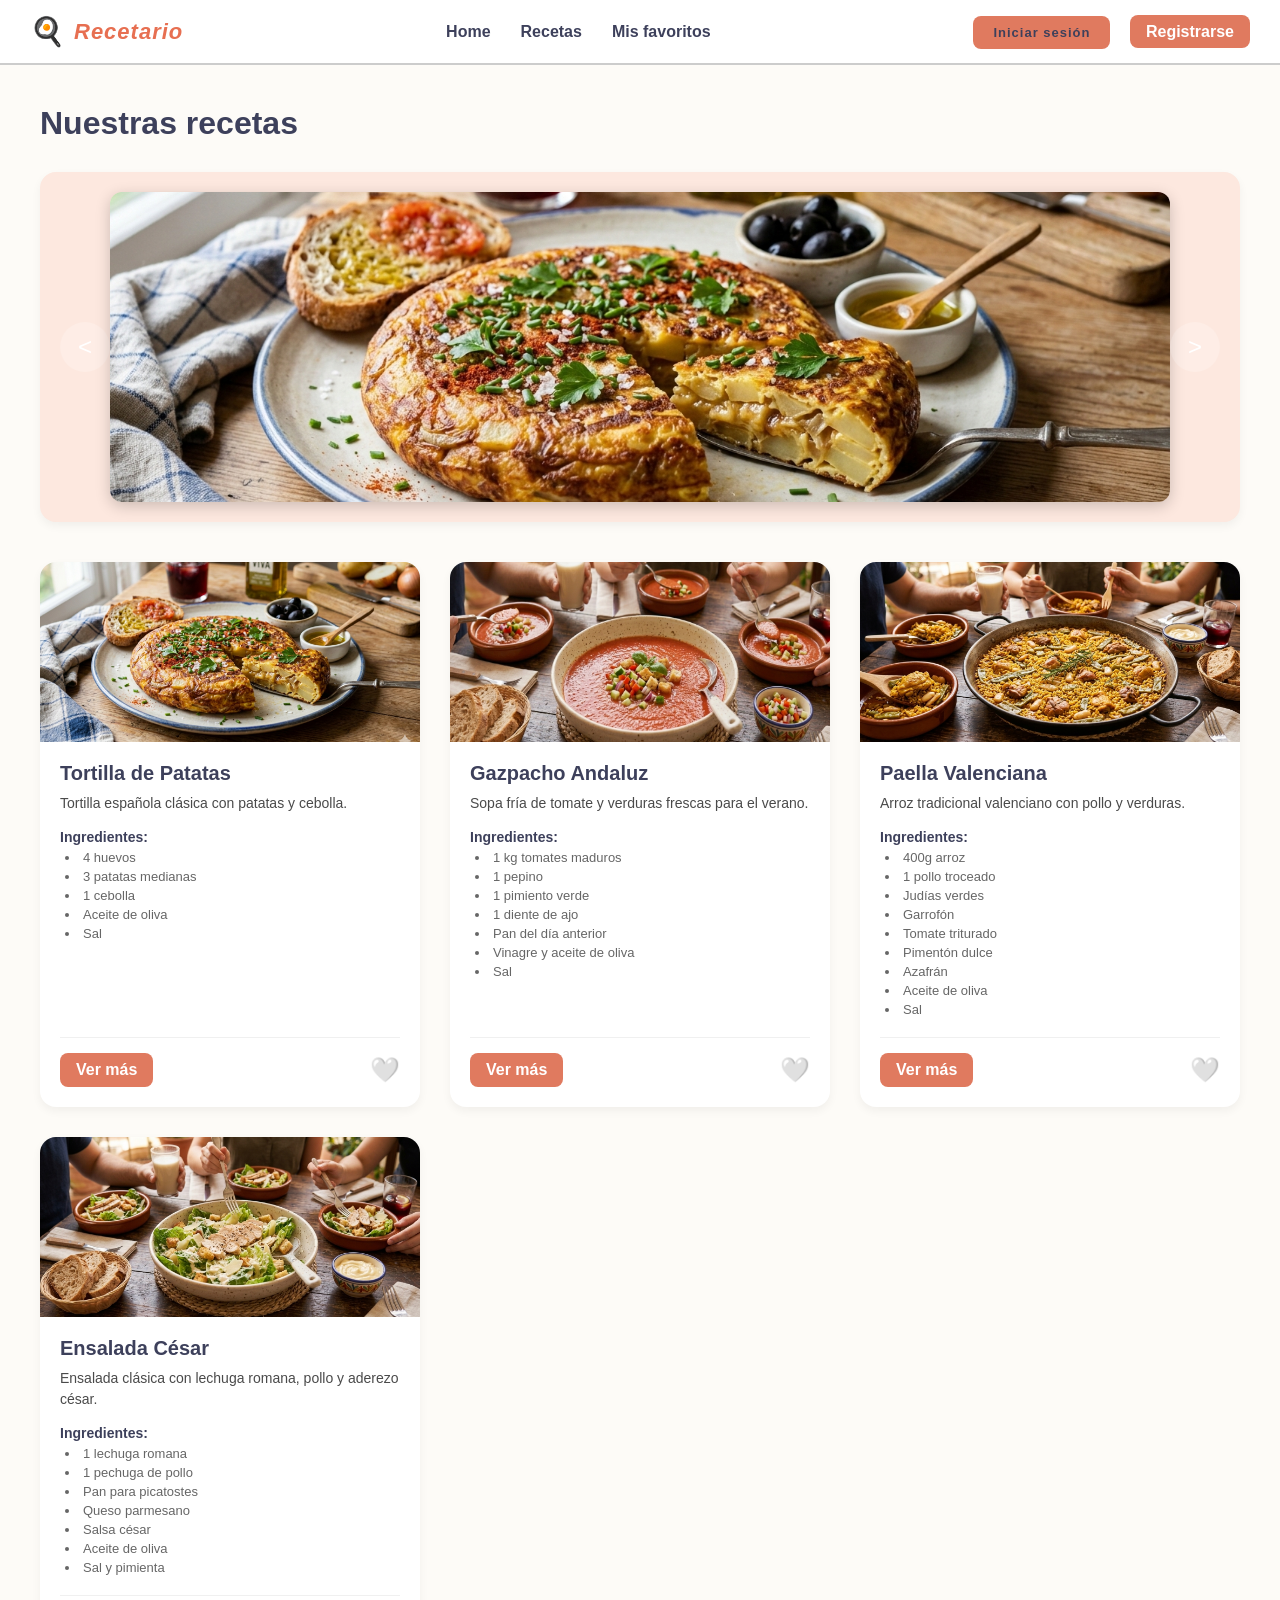
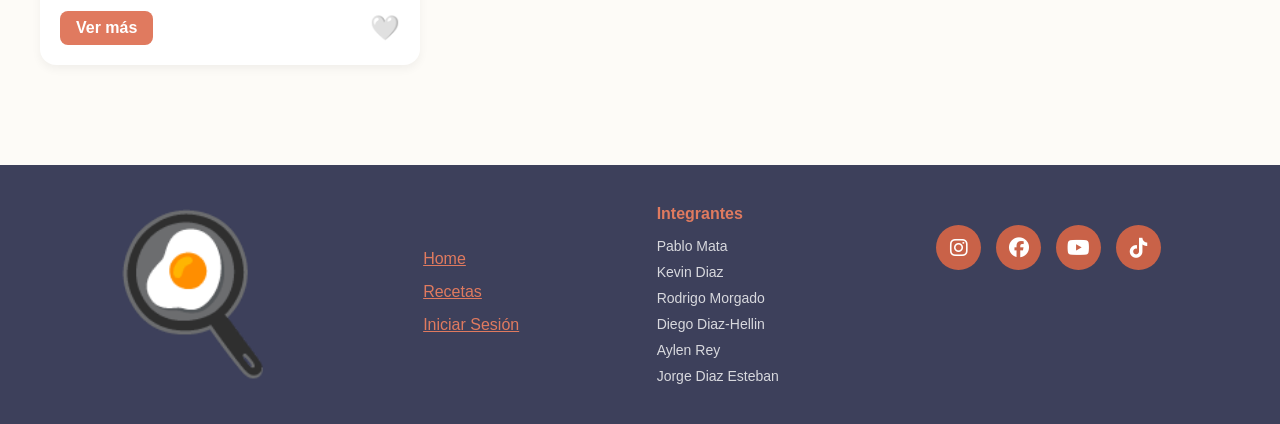
==== ProyectoRecetario/index.html @ b899b989 "Estilos footer terminado y actualizado" ====
<!DOCTYPE html>
<html lang="es">

<head>
    <meta charset="UTF-8">
    <meta name="viewport" content="width=device-width, initial-scale=1.0">
    <title>Recetario</title>
    <link rel="stylesheet" href="styles.css">
    <link rel="stylesheet" href="https://cdnjs.cloudflare.com/ajax/libs/font-awesome/6.5.1/css/all.min.css">
    <script src="auth.js" defer></script>
    <script src="scripts.js" defer></script>
</head>

<body>

    <header>
        <div class="logo">
            <span class="logo-icon">🍳</span>
            <span>Recetario</span>
        </div>
        <nav>
            <a href="index.html"><span class="nav-icon">🏠</span><span class="nav-texto">Home</span></a>
            <a href="recetas.html"><span class="nav-icon">📖</span><span class="nav-texto">Recetas</span></a>
            <a href="#"><span class="nav-icon">❤️</span><span class="nav-texto">Mis favoritos</span></a>
        </nav>

        <div class="auth">
            </div>

    </header>

    <main>
        <h1>Nuestras recetas</h1>

        <section class="carrusel">
            <button class="carrusel-btn" id="btn-prev">&lt;</button>
            <div class="carrusel-contenido" id="carrusel-display">
            </div>
            <button class="carrusel-btn" id="btn-next">&gt;</button>
        </section>

        <section class="contenedor-tarjetas" id="contenedor-tarjetas">
        </section>
    </main>

    <footer>
        <span class="logo-icon-footer">🍳</span>
        <div class="footer-col">
            <a href="index.html">Home</a>
            <a href="recetas.html">Recetas</a>
            <a href="#">Iniciar Sesión</a>
        </div>
        <div class="footer-integrantes">
            <strong>Integrantes</strong>
            <span>Pablo Mata</span>
            <span>Kevin Diaz</span>
            <span>Rodrigo Morgado</span>
            <span>Diego Diaz-Hellin</span>
            <span>Aylen Rey</span>
            <span>Jorge Diaz Esteban</span>
        </div>
            <div class="footer-sociales">
                <i class="fa-brands fa-instagram"></i>
                <i class="fa-brands fa-facebook"></i>
                <i class="fa-brands fa-youtube"></i>
                <i class="fa-brands fa-tiktok"></i>
            </div>
    </footer>


</body>

</html>
---- ProyectoRecetario/styles.css ----
:root {
    --color-primario: #E07A5F;
    --color-secundario: #3D405B;
    --color-fondo: #FDFBF7;
    --color-tarjeta: #FFFFFF;
    --color-texto: #4A4A4A;

    --sombra-suave: 0 4px 10px rgba(0, 0, 0, 0.05);
    --sombra-fuerte: 0 12px 20px rgba(0, 0, 0, 0.1);
    --transicion: all 0.3s ease;
}

* {
    margin: 0;
    padding: 0;
    box-sizing: border-box;
    font-family: 'Segoe UI', Tahoma, Geneva, Verdana, sans-serif;
}

body {
    display: flex;
    flex-direction: column;
    min-height: 100vh;
    background-color: var(--color-fondo);
    color: var(--color-texto);
}

header {
    display: flex;
    justify-content: space-between;
    align-items: center;
    padding: 15px 30px;
    border-bottom: 2px solid #ccc;
    position: sticky;
    top: 0;
    background-color: white;
    z-index: 100;
}

.logo {
    display: flex;
    align-items: center;
    gap: 8px;
    font-size: 22px;
    font-weight: bold;
    font-style: italic;
    color: #e76f51;
    letter-spacing: 1px;
}

.logo-icon {
    font-size: 28px;
    font-style: normal;
}

nav {
    display: flex;
    gap: 30px;
}

nav a {
    text-decoration: none;
    color: var(--color-secundario);
    font-weight: 600;
    transition: var(--transicion);
}

nav a:hover {
    color: var(--color-primario);
}

nav a .nav-icon {
    display: none;
    margin-right: 4px;
}

nav a:hover .nav-icon {
    display: inline;
}

.buscador {
    padding: 8px 16px;
    border: 2px solid #ccc;
    border-radius: 20px;
    font-size: 14px;
    outline: none;
    width: 220px;
    transition: border 0.2s;
}

.buscador:focus {
    border-color: #e76f51;
}

.auth {
    font-weight: bold;
    color: var(--color-secundario);
    cursor: pointer;
}

header a[href="login.html"] {
    font-size: 13px;
    font-weight: 700;
    letter-spacing: 1px;
    text-decoration: none;
    color: white;
    background-color: var(--color-primario);
    padding: 9px 20px;
    border-radius: 8px;
    transition: background-color 0.2s, transform 0.2s;
}

header a[href="login.html"]:hover {
    background-color: #c96248;
    transform: translateY(-2px);
    box-shadow: 0 4px 12px rgba(224, 122, 95, 0.4);
}

main {
    flex: 1;
    padding: 40px;
    max-width: 1400px;
    margin: 0 auto;
    width: 100%;
}

h1 {
    margin-bottom: 30px;
    color: var(--color-secundario);
    font-size: 32px;
}

.carrusel {
    display: flex;
    align-items: center;
    justify-content: space-between;
    background-color: #fde8df;
    color: white;
    height: 350px;
    margin-bottom: 40px;
    padding: 20px;
    border-radius: 16px;
    box-shadow: var(--sombra-suave);
}

.carrusel-contenido {
    flex: 1;
    text-align: center;
    font-size: 24px;
    color: #666;
    font-style: italic;

    display: flex;
    flex-direction: column;
    align-items: center;
}

#carrusel-display img {
    width: 100%;
    height: 310px;
    object-fit: cover;
    border-radius: 12px;
    display: block;
    box-shadow: 0 4px 15px rgba(0, 0, 0, 0.2);
    transition: opacity 0.3s ease;
}

.carrusel-btn {
    cursor: pointer;
    font-size: 24px;
    width: 50px;
    height: 50px;
    border-radius: 50%;
    background-color: rgba(255, 255, 255, 0.2);
    color: white;
    border: none;
    transition: var(--transicion);
}

.carrusel-btn:hover {
    background-color: rgba(255, 255, 255, 0.4);
    transform: scale(1.1);
}

.carrusel-contenido {
    flex: 1;
    text-align: center;
    font-size: 28px;
    font-weight: bold;
}

.contenedor-tarjetas {
    display: grid;
    grid-template-columns: repeat(auto-fill, minmax(280px, 1fr));
    gap: 30px;
}

.contenedor-tarjetas.grid-4-columnas {
    grid-template-columns: repeat(4, 1fr);
}

@media (max-width: 1200px) {
    .contenedor-tarjetas.grid-4-columnas {
        grid-template-columns: repeat(3, 1fr);
    }
}

@media (max-width: 900px) {
    .contenedor-tarjetas.grid-4-columnas {
        grid-template-columns: repeat(2, 1fr);
    }
}

@media (max-width: 600px) {
    .contenedor-tarjetas.grid-4-columnas {
        grid-template-columns: 1fr;
    }
}

.tarjeta {
    background-color: var(--color-tarjeta);
    border-radius: 16px;
    overflow: hidden;
    box-shadow: var(--sombra-suave);
    display: flex;
    flex-direction: column;
    transition: var(--transicion);
}

.tarjeta:hover {
    transform: translateY(-8px);
    box-shadow: var(--sombra-fuerte);
}

.tarjeta-img {
    width: 100%;
    height: 180px;
    background-color: #eee;
}

.img-fluida {
    width: 100%;
    height: 100%;
    object-fit: cover;
    display: block;
}

.tarjeta-contenido {
    padding: 20px;
    display: flex;
    flex-direction: column;
    flex: 1;
}

.tarjeta-contenido h3 {
    font-size: 20px;
    margin-bottom: 8px;
    color: var(--color-secundario);
}

.tarjeta-contenido p {
    font-size: 14px;
    margin-bottom: 15px;
    line-height: 1.5;
}

.tarjeta-contenido strong {
    font-size: 14px;
    color: var(--color-secundario);
    display: block;
    margin-bottom: 5px;
}

.tarjeta-contenido ul {
    list-style-position: inside;
    margin-left: 5px;
    margin-bottom: 20px;
}

.tarjeta-contenido li {
    font-size: 13px;
    color: #666;
    margin-bottom: 4px;
}

.botones-tarjeta {
    display: flex;
    justify-content: space-between;
    align-items: center;
    border-top: 1px solid #f0f0f0;
    padding-top: 15px;
    margin-top: auto;
}

.btn-ver-mas {
    padding: 8px 16px;
    background-color: var(--color-primario);
    color: white;
    border: none;
    border-radius: 8px;
    font-weight: bold;
    cursor: pointer;
    transition: var(--transicion);
}

.btn-ver-mas:hover {
    background-color: #c96248;
}

.btn-fav {
    cursor: pointer;
    border: none;
    background: none;
    font-size: 24px;
    transition: var(--transicion);
}

.btn-fav:hover {
    transform: scale(1.2);
}


/*estilos footer*/
footer {
    display: flex;
    justify-content: space-around;
    padding: 40px 30px;
    background-color: var(--color-secundario);
    color: white;
    margin-top: 60px;
}

/*footer rutas*/

.footer-col {
    display: flex;
    flex-direction: column;
    gap: 10px;
    font-size: 14px;
    justify-content: center;
}

.footer-col a {
    color: var(--color-primario);
    margin-bottom: 5px;
    font-size: 16px;
}

.footer-col strong {
    color: var(--color-primario);
    margin-bottom: 5px;
    font-size: 16px;
}

.footer-col span {
    opacity: 0.8;
    cursor: pointer;
    transition: var(--transicion);
}

.footer-col span:hover {
    opacity: 1;
    color: var(--color-primario);
}

.footer-col a:hover{
    color:white;
    transition: var(--transicion)
}
/*footer integrantes*/

.footer-integrantes {
    display: flex;
    flex-direction: column;
    gap: 10px;
    font-size: 14px;
}

.footer-integrantes strong {
    color: var(--color-primario);
    margin-bottom: 5px;
    font-size: 16px;
}

.footer-integrantes span {
    opacity: 0.8;
    cursor: pointer;
    transition: var(--transicion);
}

.footer-integrantes span:hover {
    opacity: 1;
    color: var(--color-primario);
}

/*footer sociales*/

.footer-sociales {
    display: flex;
    justify-content: center;
    gap: 15px;
    padding: 20px;
}

.footer-sociales i {
    background-color: #c96248;
    color: white;
    border-radius: 50%;
    width: 45px;
    height: 45px;


    display: flex;
    align-items: center;
    justify-content: center;

    font-size: 20px;
    transition: background-color 0.3s ease;
}


.footer-sociales i:hover {
    background-color: #a64d36;
    cursor: pointer;
}

/*logo footer*/
.logo-icon-footer{
    font-size: 150px;
}
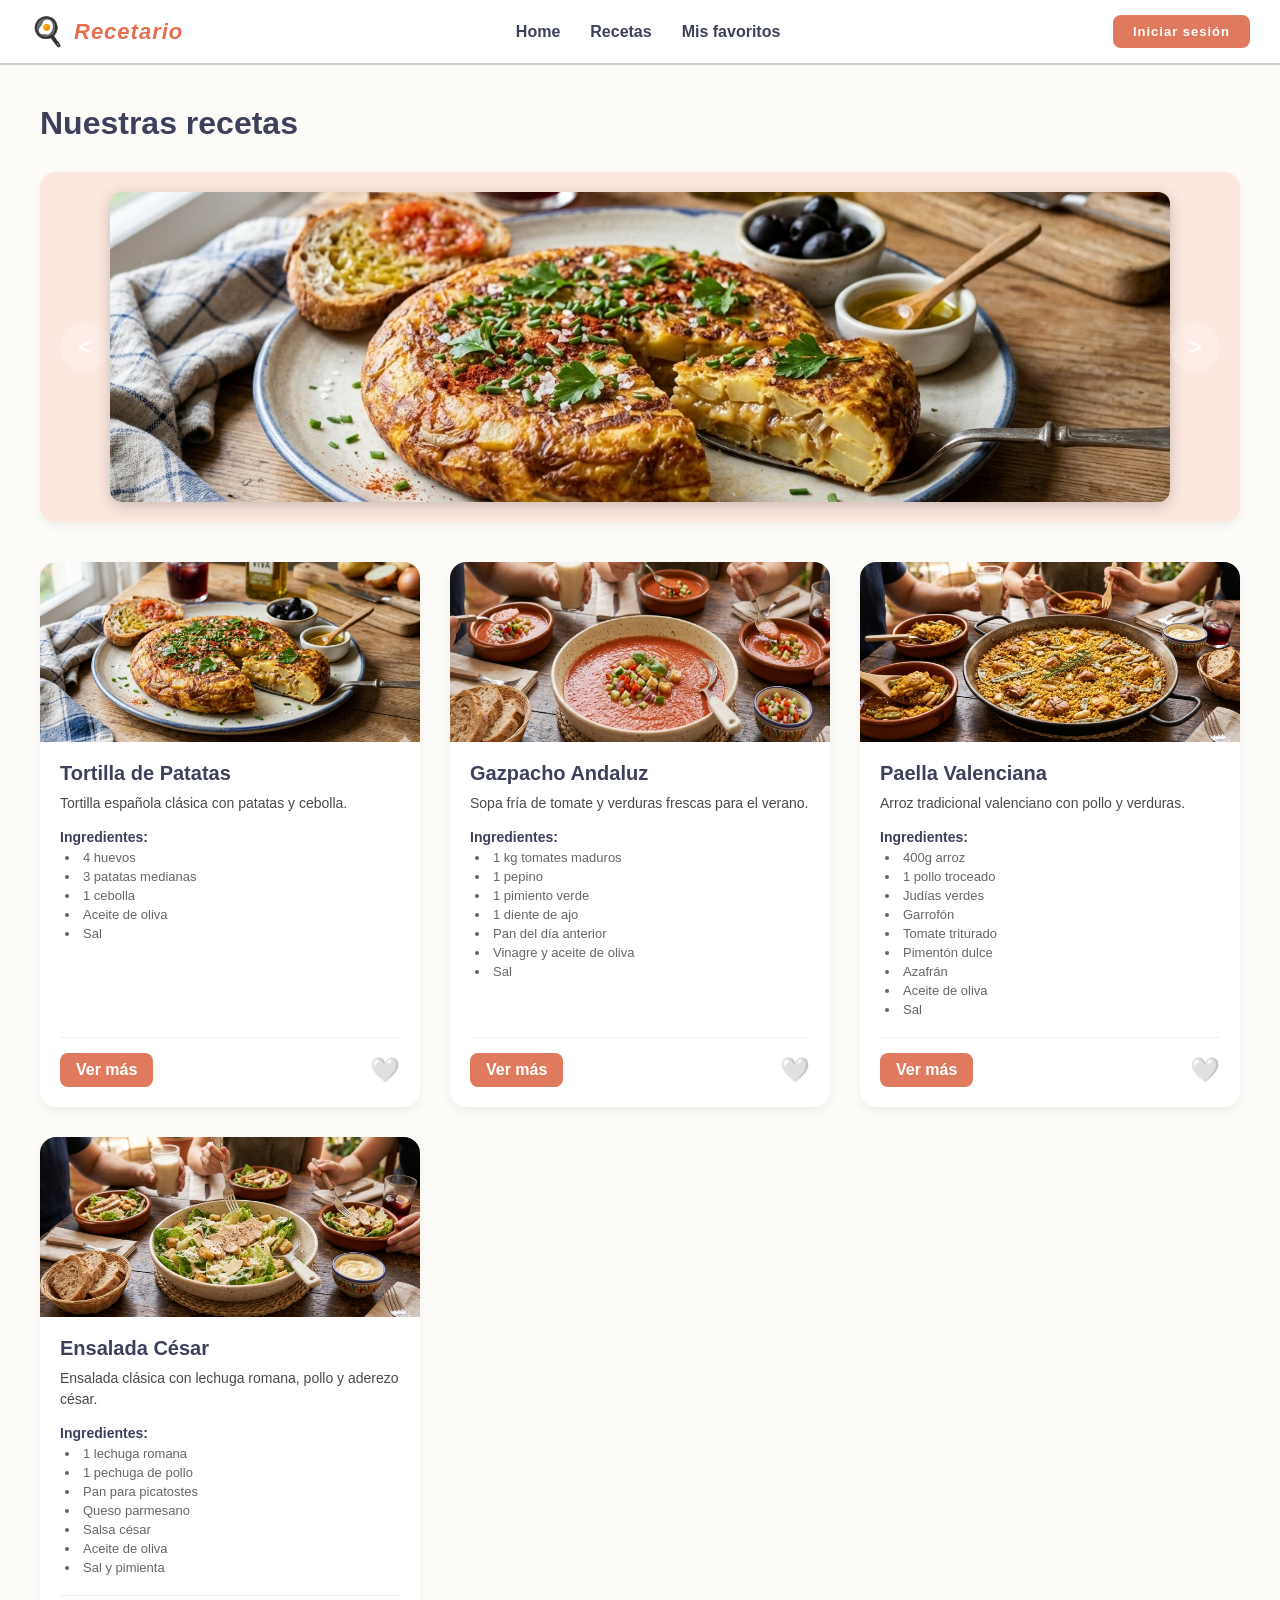
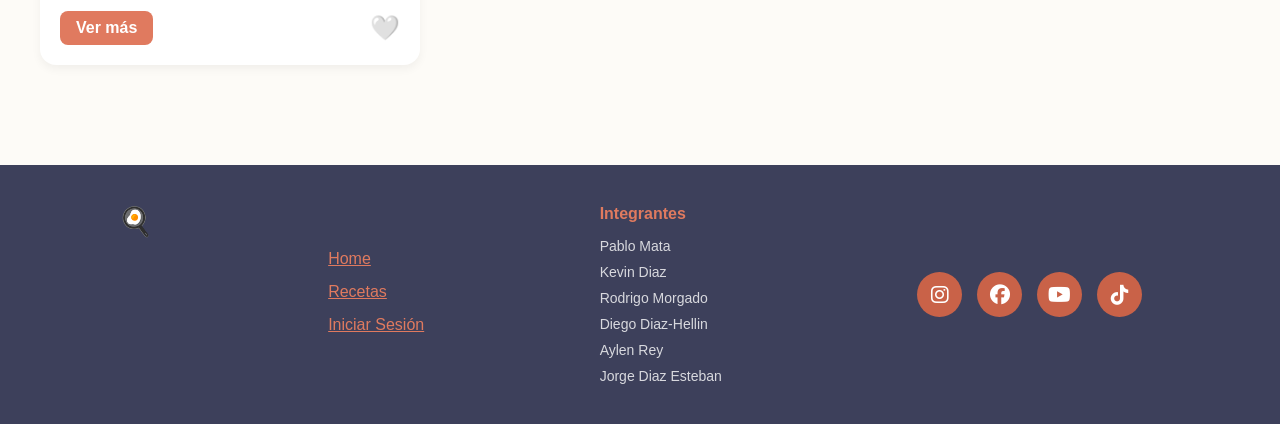
==== commit 0deae15b: "fav" ====
--- a/ProyectoRecetario/index.html
+++ b/ProyectoRecetario/index.html
@@ -21,11 +21,10 @@
         <nav>
             <a href="index.html"><span class="nav-icon">🏠</span><span class="nav-texto">Home</span></a>
             <a href="recetas.html"><span class="nav-icon">📖</span><span class="nav-texto">Recetas</span></a>
-            <a href="#"><span class="nav-icon">❤️</span><span class="nav-texto">Mis favoritos</span></a>
+            <a href="favoritos.html"><span class="nav-icon">❤️</span><span class="nav-texto">Mis favoritos</span></a>
         </nav>
 
-        <div class="auth">
-            </div>
+        <a href="login.html">Iniciar sesión</a>
 
     </header>
 
@@ -44,13 +43,13 @@
     </main>
 
     <footer>
-        <span class="logo-icon-footer">🍳</span>
+        <span class="logo-icon">🍳</span>
         <div class="footer-col">
             <a href="index.html">Home</a>
             <a href="recetas.html">Recetas</a>
             <a href="#">Iniciar Sesión</a>
         </div>
-        <div class="footer-integrantes">
+        <div class="footer-col">
             <strong>Integrantes</strong>
             <span>Pablo Mata</span>
             <span>Kevin Diaz</span>
@@ -59,12 +58,14 @@
             <span>Aylen Rey</span>
             <span>Jorge Diaz Esteban</span>
         </div>
+        <div class="footer-col">
             <div class="footer-sociales">
                 <i class="fa-brands fa-instagram"></i>
                 <i class="fa-brands fa-facebook"></i>
                 <i class="fa-brands fa-youtube"></i>
                 <i class="fa-brands fa-tiktok"></i>
             </div>
+        </div>
     </footer>
 
 
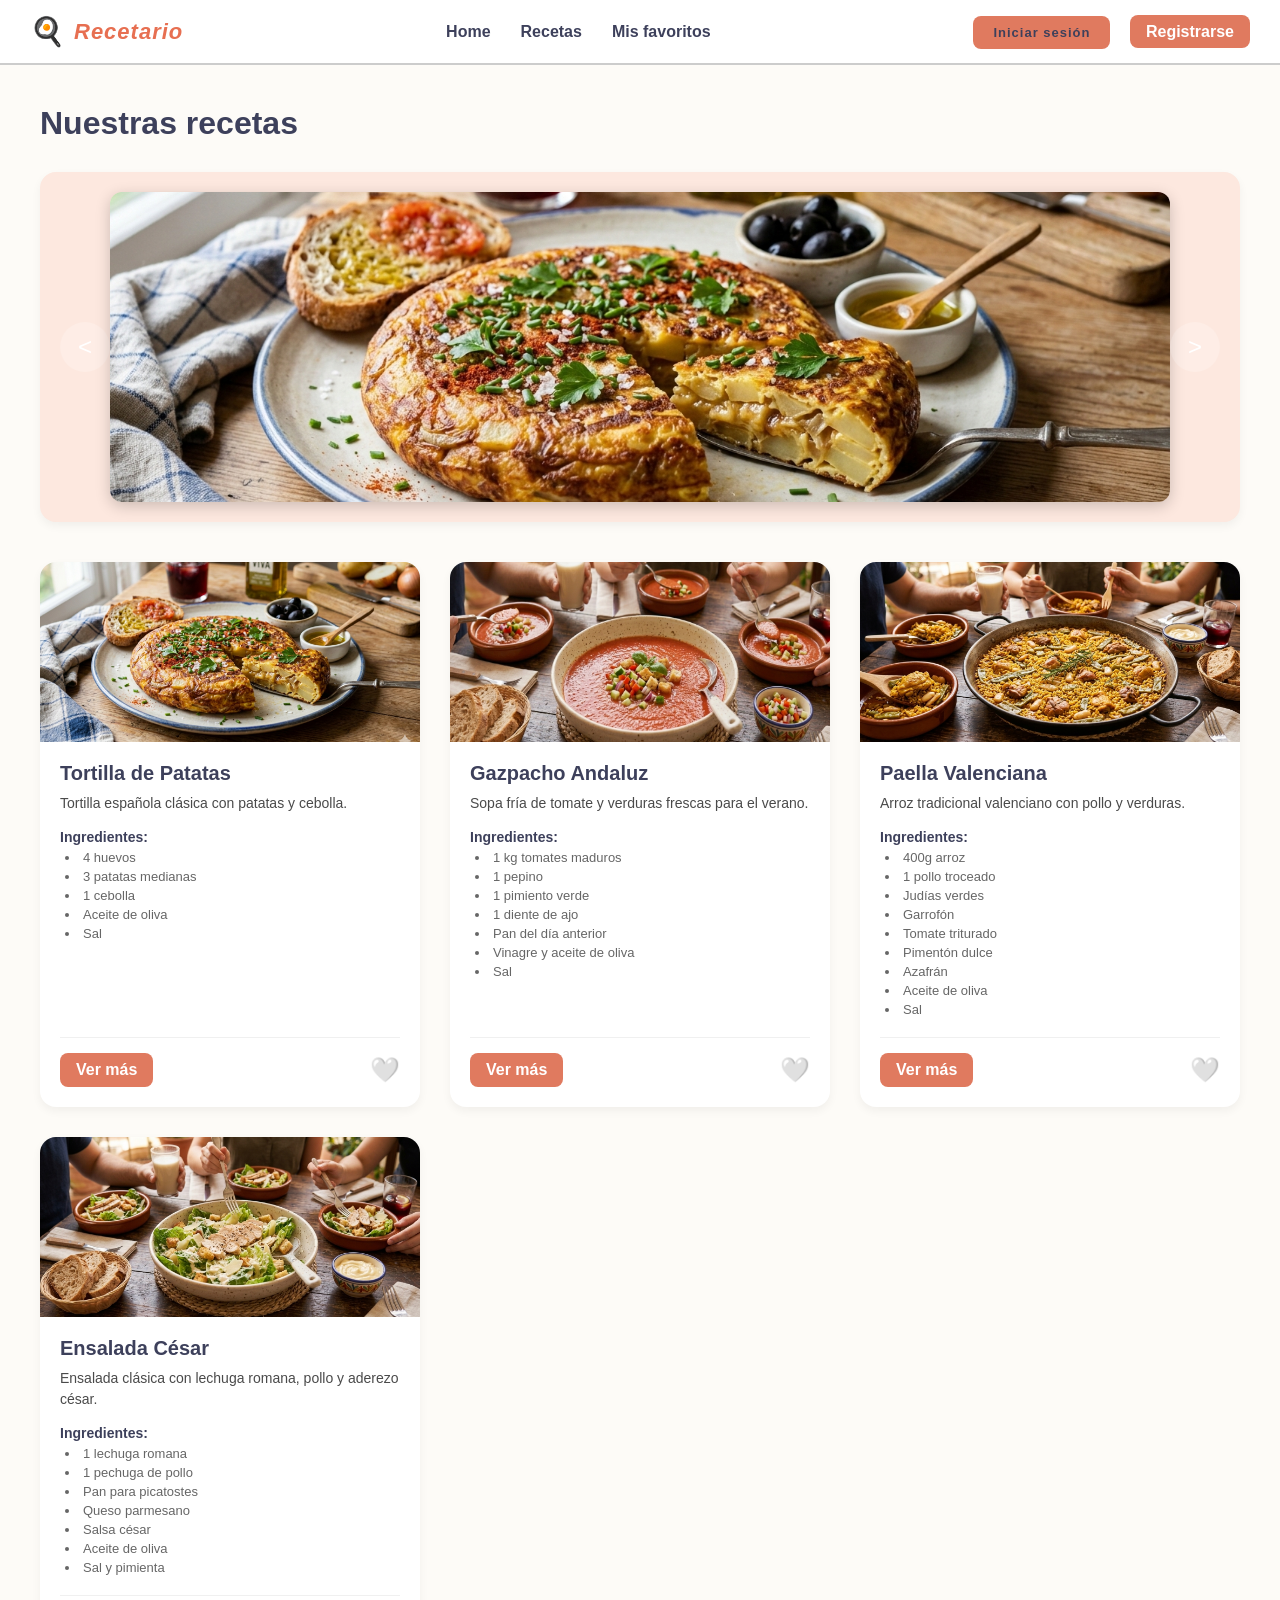
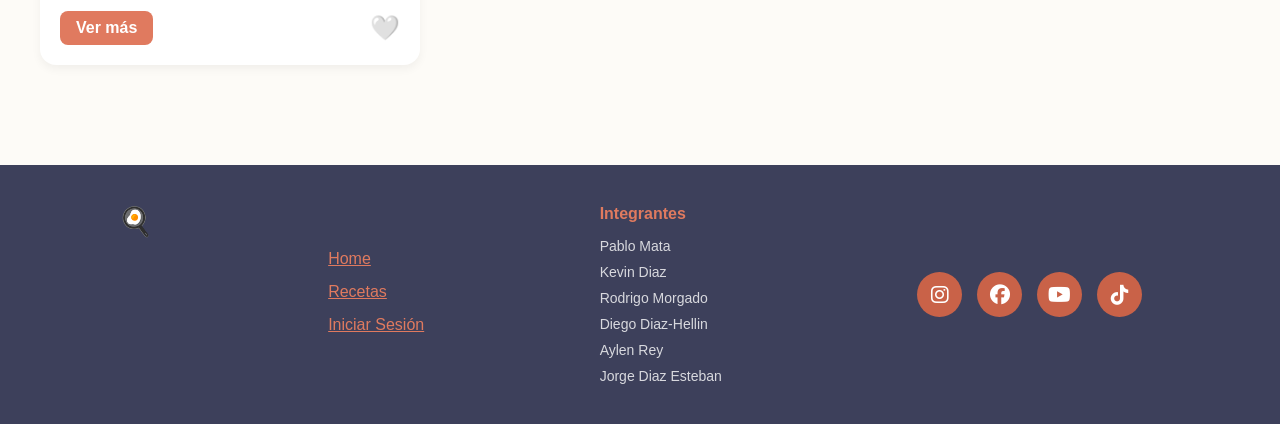
==== commit 1f9e42af: "Merge branch 'main' into DJ" ====
--- a/ProyectoRecetario/index.html
+++ b/ProyectoRecetario/index.html
@@ -24,7 +24,8 @@
             <a href="favoritos.html"><span class="nav-icon">❤️</span><span class="nav-texto">Mis favoritos</span></a>
         </nav>
 
-        <a href="login.html">Iniciar sesión</a>
+        <div class="auth">
+            </div>
 
     </header>
 
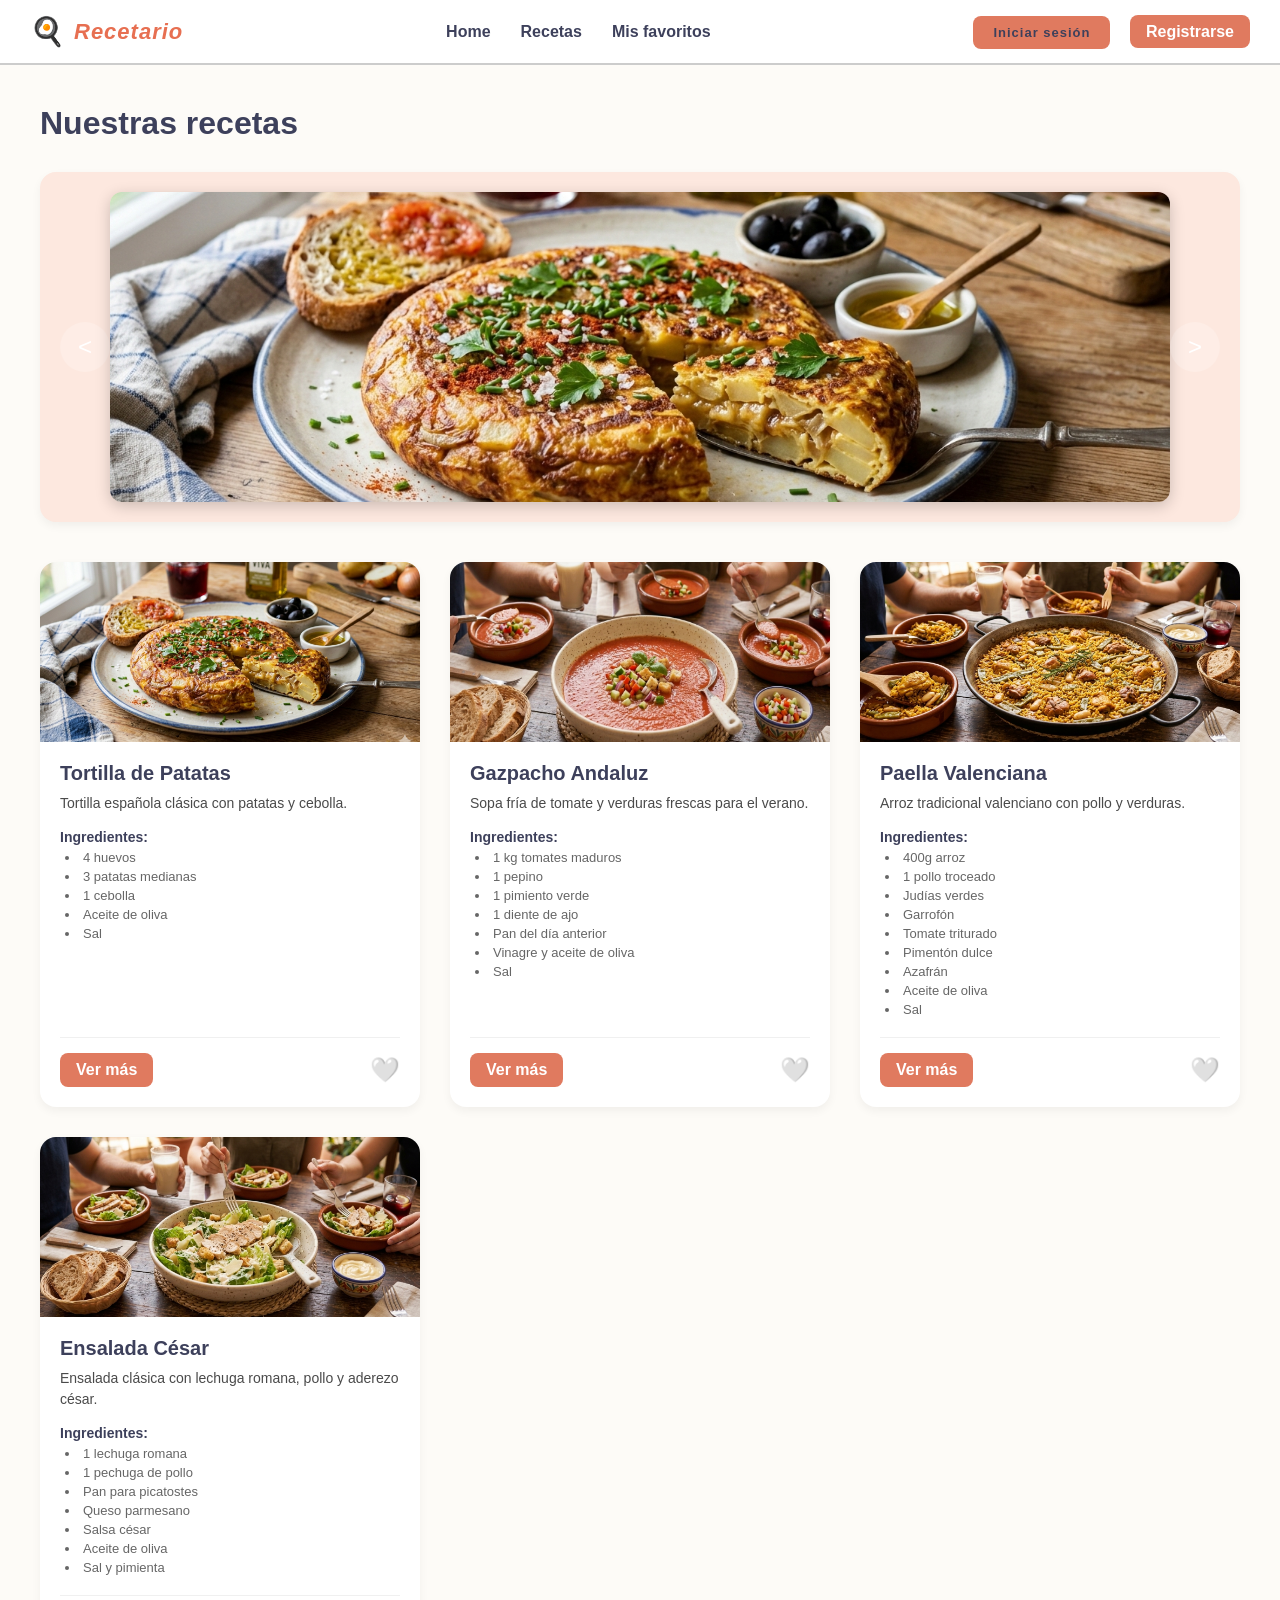
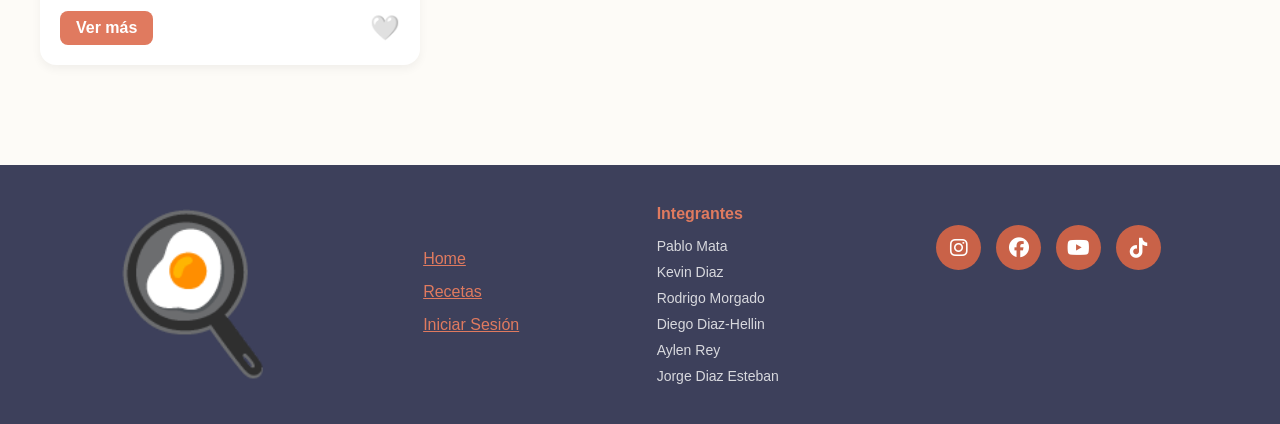
==== commit 48ed0d3a: "Detalles css arreglado" ====
--- a/ProyectoRecetario/index.html
+++ b/ProyectoRecetario/index.html
@@ -21,11 +21,11 @@
         <nav>
             <a href="index.html"><span class="nav-icon">🏠</span><span class="nav-texto">Home</span></a>
             <a href="recetas.html"><span class="nav-icon">📖</span><span class="nav-texto">Recetas</span></a>
-            <a href="favoritos.html"><span class="nav-icon">❤️</span><span class="nav-texto">Mis favoritos</span></a>
+            <a href="#"><span class="nav-icon">❤️</span><span class="nav-texto">Mis favoritos</span></a>
         </nav>
 
         <div class="auth">
-            </div>
+        </div>
 
     </header>
 
@@ -44,13 +44,13 @@
     </main>
 
     <footer>
-        <span class="logo-icon">🍳</span>
+        <span class="logo-icon-footer">🍳</span>
         <div class="footer-col">
             <a href="index.html">Home</a>
             <a href="recetas.html">Recetas</a>
             <a href="#">Iniciar Sesión</a>
         </div>
-        <div class="footer-col">
+        <div class="footer-integrantes">
             <strong>Integrantes</strong>
             <span>Pablo Mata</span>
             <span>Kevin Diaz</span>
@@ -59,13 +59,11 @@
             <span>Aylen Rey</span>
             <span>Jorge Diaz Esteban</span>
         </div>
-        <div class="footer-col">
-            <div class="footer-sociales">
-                <i class="fa-brands fa-instagram"></i>
-                <i class="fa-brands fa-facebook"></i>
-                <i class="fa-brands fa-youtube"></i>
-                <i class="fa-brands fa-tiktok"></i>
-            </div>
+        <div class="footer-sociales">
+            <i class="fa-brands fa-instagram"></i>
+            <i class="fa-brands fa-facebook"></i>
+            <i class="fa-brands fa-youtube"></i>
+            <i class="fa-brands fa-tiktok"></i>
         </div>
     </footer>
 
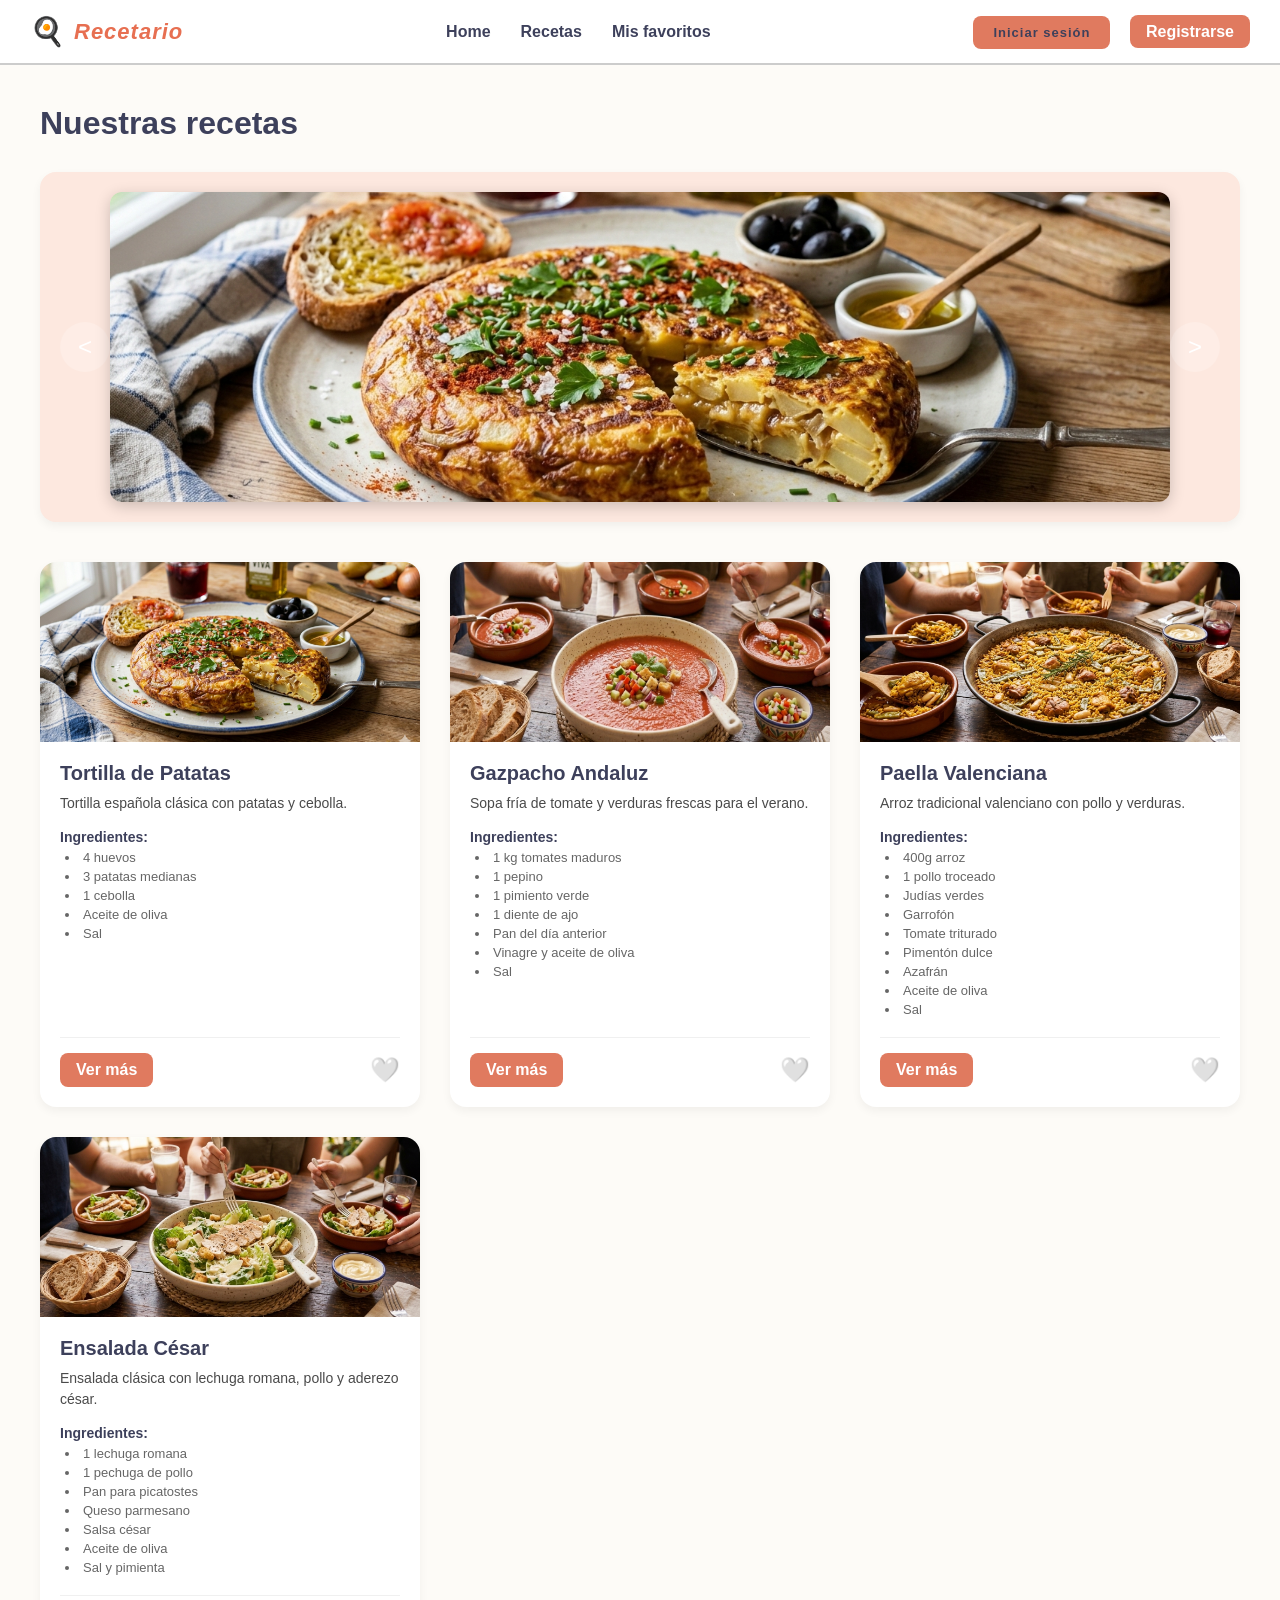
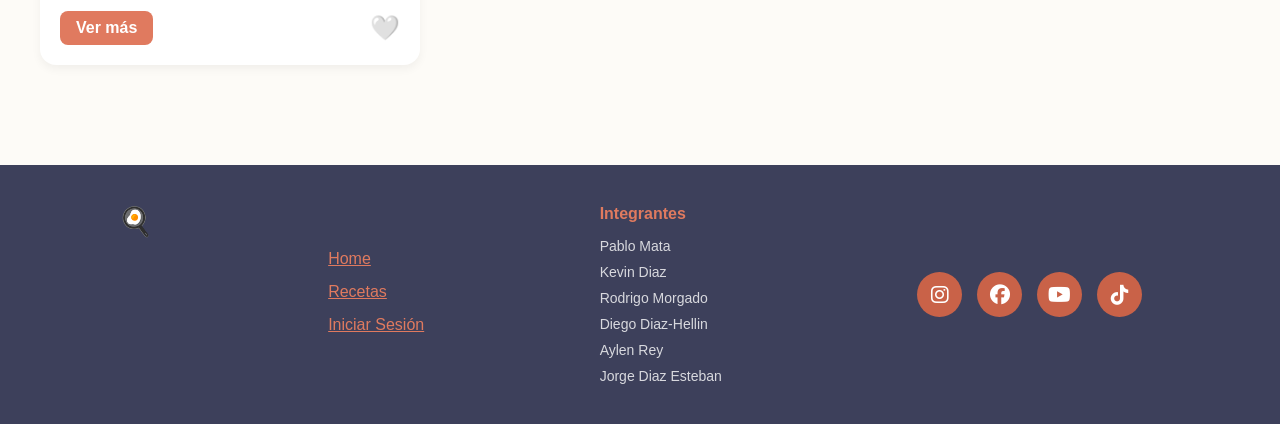
==== commit 3157b86b: "Merge branch 'DJ' of https://github.com/PabloMata7/ScrumIFP_ATOS into DJ" ====
--- a/ProyectoRecetario/index.html
+++ b/ProyectoRecetario/index.html
@@ -21,11 +21,11 @@
         <nav>
             <a href="index.html"><span class="nav-icon">🏠</span><span class="nav-texto">Home</span></a>
             <a href="recetas.html"><span class="nav-icon">📖</span><span class="nav-texto">Recetas</span></a>
-            <a href="#"><span class="nav-icon">❤️</span><span class="nav-texto">Mis favoritos</span></a>
+            <a href="favoritos.html"><span class="nav-icon">❤️</span><span class="nav-texto">Mis favoritos</span></a>
         </nav>
 
         <div class="auth">
-        </div>
+            </div>
 
     </header>
 
@@ -44,13 +44,13 @@
     </main>
 
     <footer>
-        <span class="logo-icon-footer">🍳</span>
+        <span class="logo-icon">🍳</span>
         <div class="footer-col">
             <a href="index.html">Home</a>
             <a href="recetas.html">Recetas</a>
             <a href="#">Iniciar Sesión</a>
         </div>
-        <div class="footer-integrantes">
+        <div class="footer-col">
             <strong>Integrantes</strong>
             <span>Pablo Mata</span>
             <span>Kevin Diaz</span>
@@ -59,11 +59,13 @@
             <span>Aylen Rey</span>
             <span>Jorge Diaz Esteban</span>
         </div>
-        <div class="footer-sociales">
-            <i class="fa-brands fa-instagram"></i>
-            <i class="fa-brands fa-facebook"></i>
-            <i class="fa-brands fa-youtube"></i>
-            <i class="fa-brands fa-tiktok"></i>
+        <div class="footer-col">
+            <div class="footer-sociales">
+                <i class="fa-brands fa-instagram"></i>
+                <i class="fa-brands fa-facebook"></i>
+                <i class="fa-brands fa-youtube"></i>
+                <i class="fa-brands fa-tiktok"></i>
+            </div>
         </div>
     </footer>
 
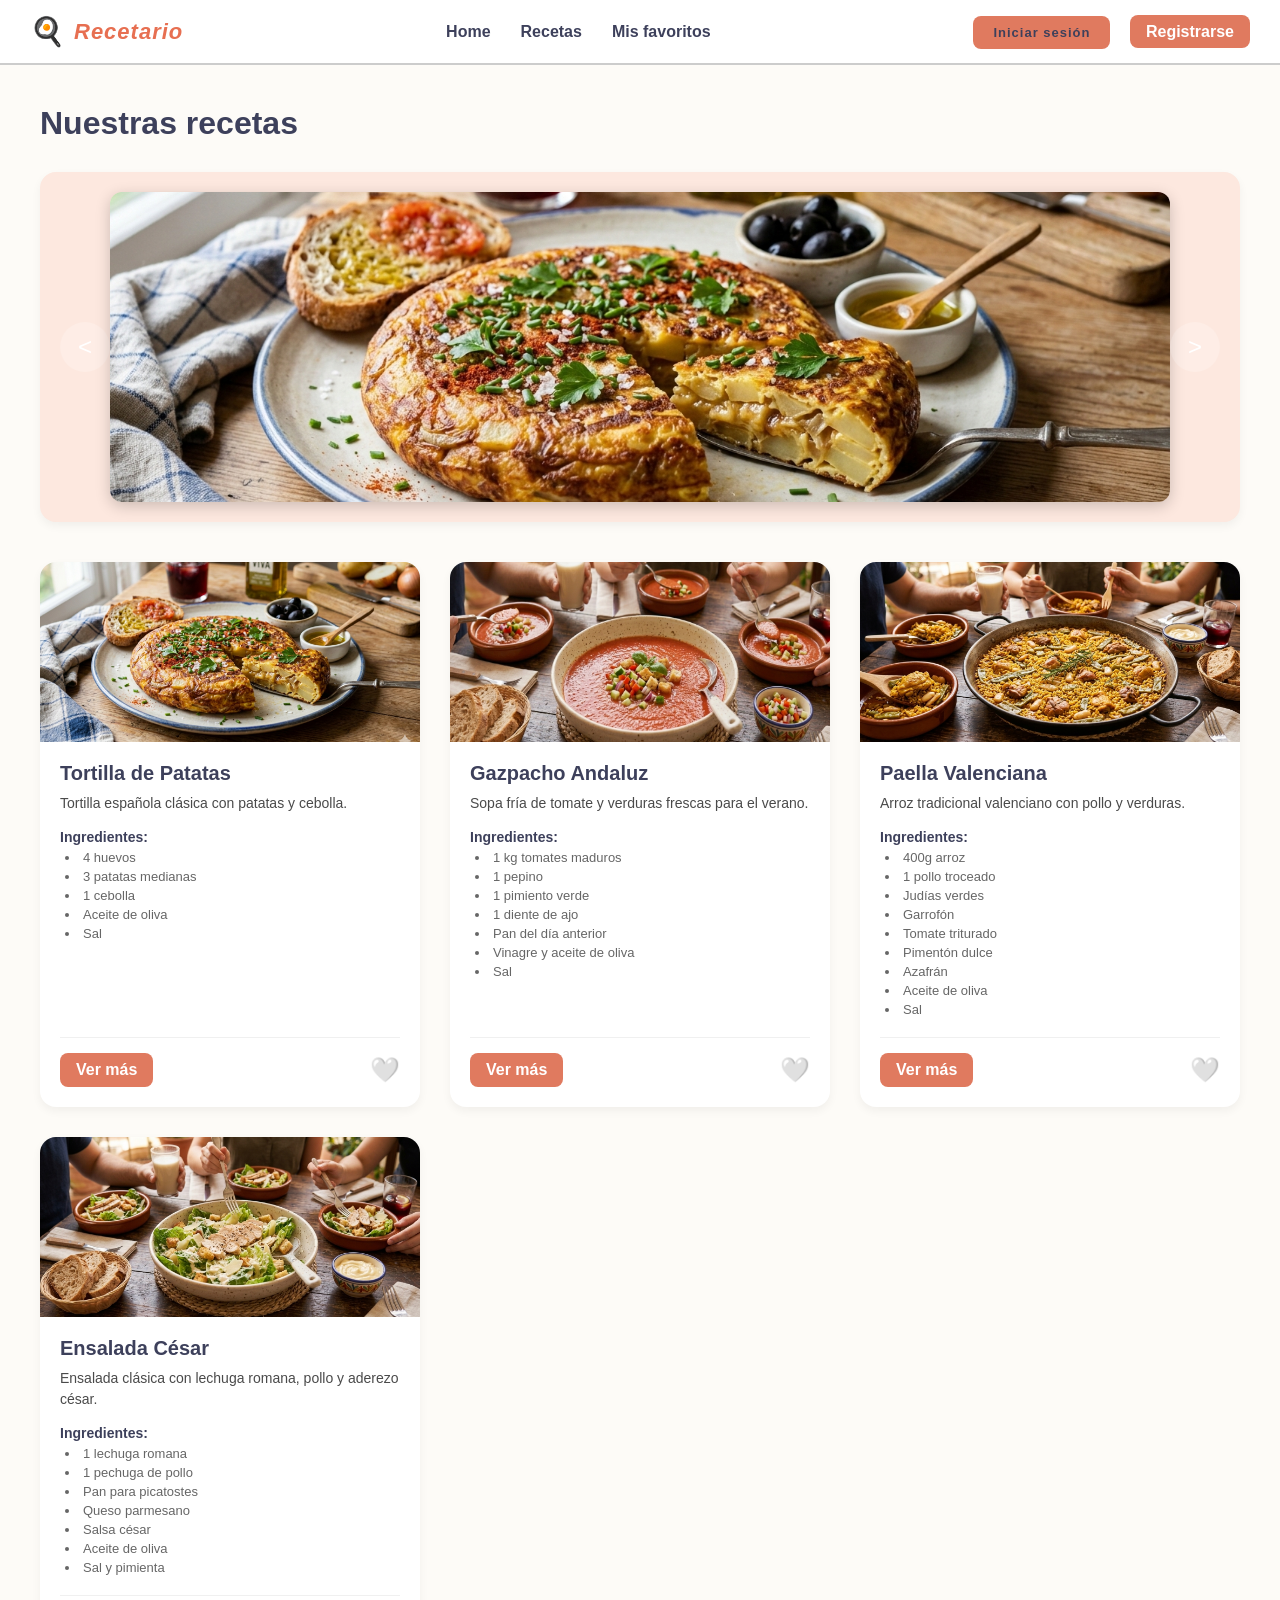
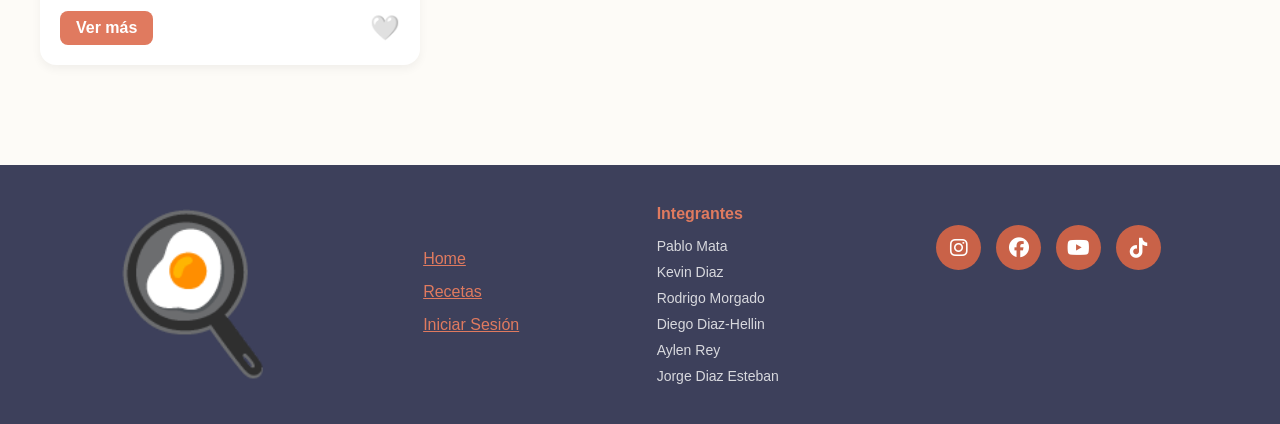
==== commit 2175ec35: "Merge branch 'main' into estilos" ====
--- a/ProyectoRecetario/index.html
+++ b/ProyectoRecetario/index.html
@@ -25,7 +25,7 @@
         </nav>
 
         <div class="auth">
-            </div>
+        </div>
 
     </header>
 
@@ -44,13 +44,13 @@
     </main>
 
     <footer>
-        <span class="logo-icon">🍳</span>
+        <span class="logo-icon-footer">🍳</span>
         <div class="footer-col">
             <a href="index.html">Home</a>
             <a href="recetas.html">Recetas</a>
             <a href="#">Iniciar Sesión</a>
         </div>
-        <div class="footer-col">
+        <div class="footer-integrantes">
             <strong>Integrantes</strong>
             <span>Pablo Mata</span>
             <span>Kevin Diaz</span>
@@ -59,13 +59,11 @@
             <span>Aylen Rey</span>
             <span>Jorge Diaz Esteban</span>
         </div>
-        <div class="footer-col">
-            <div class="footer-sociales">
-                <i class="fa-brands fa-instagram"></i>
-                <i class="fa-brands fa-facebook"></i>
-                <i class="fa-brands fa-youtube"></i>
-                <i class="fa-brands fa-tiktok"></i>
-            </div>
+        <div class="footer-sociales">
+            <i class="fa-brands fa-instagram"></i>
+            <i class="fa-brands fa-facebook"></i>
+            <i class="fa-brands fa-youtube"></i>
+            <i class="fa-brands fa-tiktok"></i>
         </div>
     </footer>
 
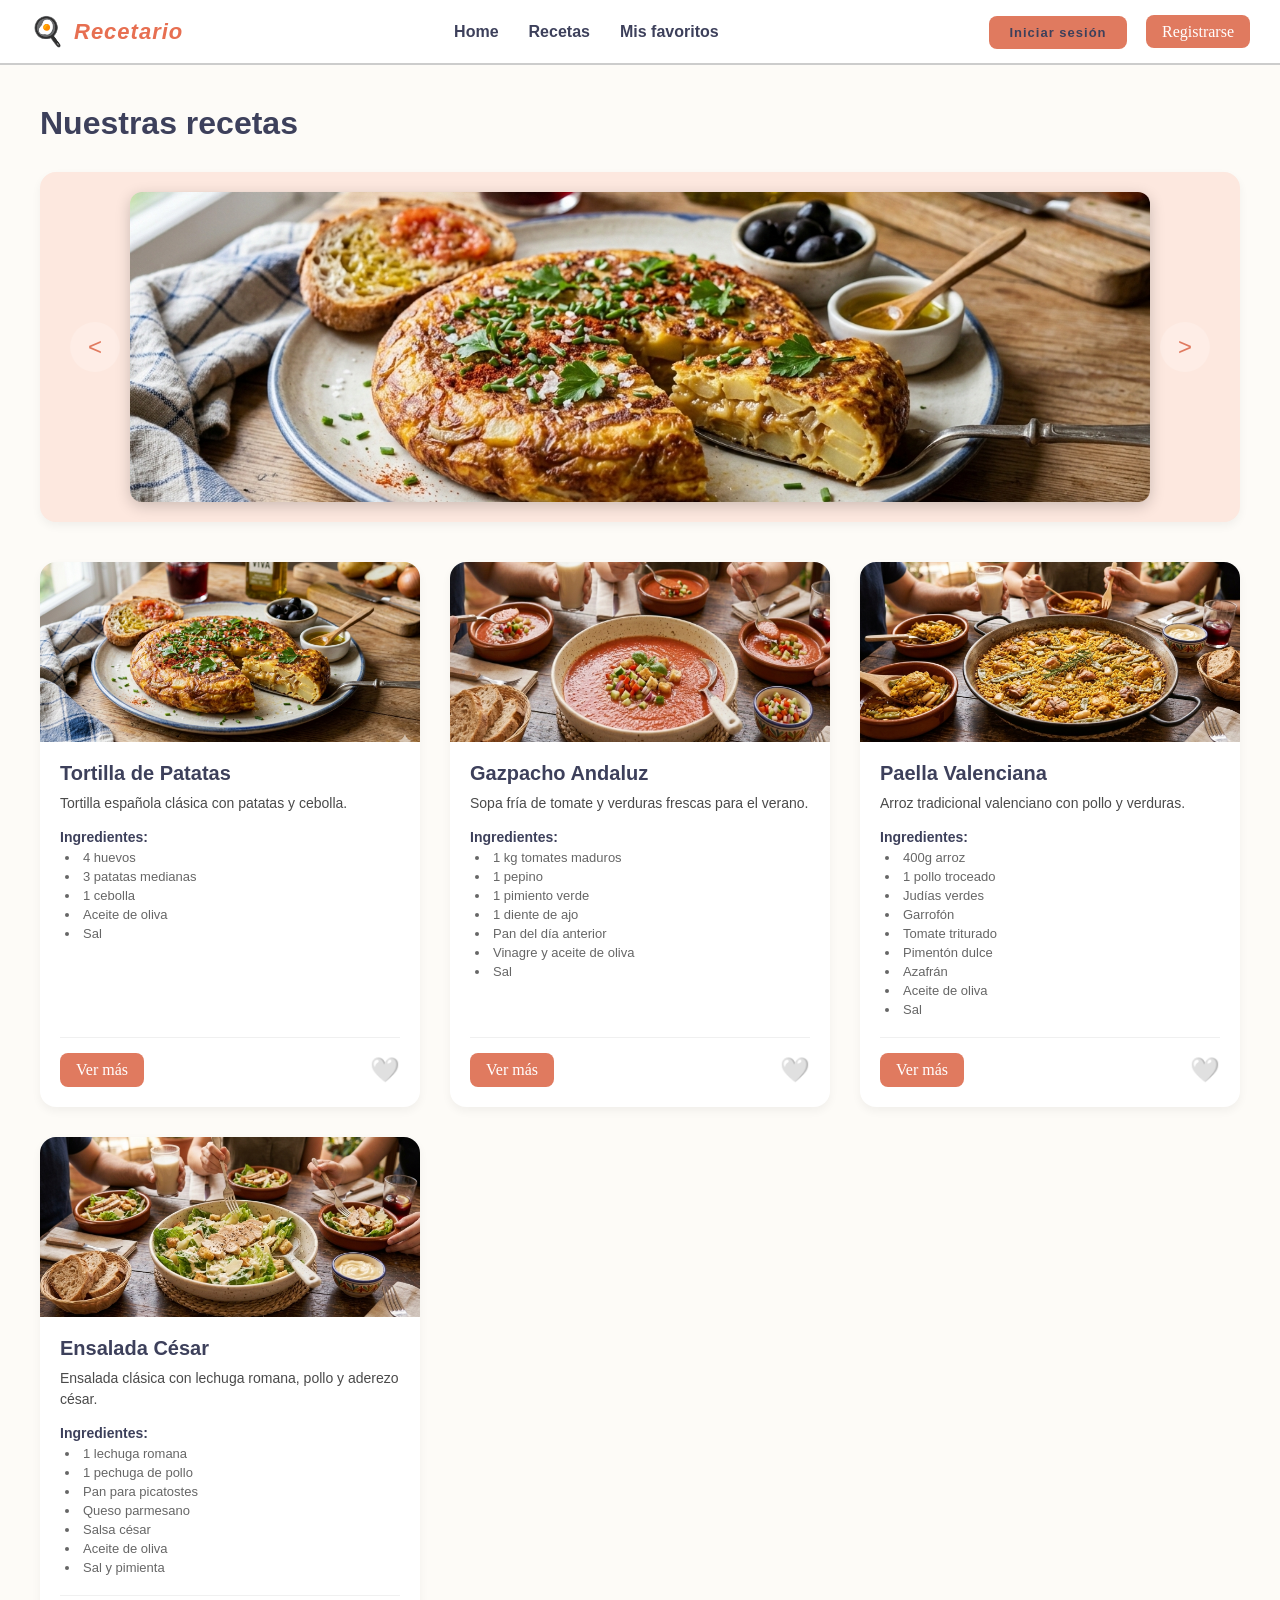
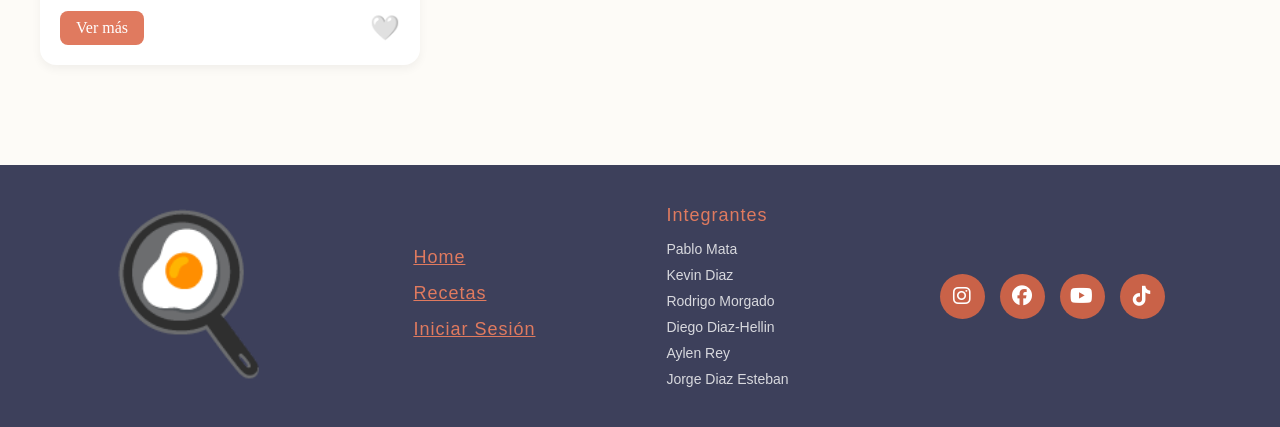
==== commit 3c855974: "retoques del carrousel y footer" ====
--- a/ProyectoRecetario/index.html
+++ b/ProyectoRecetario/index.html
@@ -59,11 +59,13 @@
             <span>Aylen Rey</span>
             <span>Jorge Diaz Esteban</span>
         </div>
-        <div class="footer-sociales">
-            <i class="fa-brands fa-instagram"></i>
-            <i class="fa-brands fa-facebook"></i>
-            <i class="fa-brands fa-youtube"></i>
-            <i class="fa-brands fa-tiktok"></i>
+        <div class="footer-col">
+            <div class="footer-sociales">
+                <i class="fa-brands fa-instagram"></i>
+                <i class="fa-brands fa-facebook"></i>
+                <i class="fa-brands fa-youtube"></i>
+                <i class="fa-brands fa-tiktok"></i>
+            </div>
         </div>
     </footer>
 
--- a/ProyectoRecetario/styles.css
+++ b/ProyectoRecetario/styles.css
@@ -8,6 +8,9 @@
     --sombra-suave: 0 4px 10px rgba(0, 0, 0, 0.05);
     --sombra-fuerte: 0 12px 20px rgba(0, 0, 0, 0.1);
     --transicion: all 0.3s ease;
+
+    --estilo-fuente1: 'Playfair Display', Georgia, serif;
+    --estilo-fuente2:'Lato', sans-serif;
 }
 
 * {
@@ -172,13 +175,15 @@
     height: 50px;
     border-radius: 50%;
     background-color: rgba(255, 255, 255, 0.2);
-    color: white;
+    color: var(--color-primario);
     border: none;
     transition: var(--transicion);
+    display: block;
+    margin:10px;
 }
 
 .carrusel-btn:hover {
-    background-color: rgba(255, 255, 255, 0.4);
+    background-color: var(--color-fondo);
     transform: scale(1.1);
 }
 
@@ -295,12 +300,14 @@
 .btn-ver-mas {
     padding: 8px 16px;
     background-color: var(--color-primario);
+    font-family: var(--estilo-fuente1);
     color: white;
     border: none;
     border-radius: 8px;
-    font-weight: bold;
-    cursor: pointer;
-    transition: var(--transicion);
+    font-weight: 500;
+    cursor: pointer;
+    transition: var(--transicion);
+    
 }
 
 .btn-ver-mas:hover {
@@ -338,12 +345,15 @@
     gap: 10px;
     font-size: 14px;
     justify-content: center;
+    font-family: var(--estilo-fuente1);
+    font-weight: 500;
+    letter-spacing: 1px;
 }
 
 .footer-col a {
     color: var(--color-primario);
     margin-bottom: 5px;
-    font-size: 16px;
+    font-size: 18px;
 }
 
 .footer-col strong {
@@ -374,12 +384,15 @@
     flex-direction: column;
     gap: 10px;
     font-size: 14px;
+    font-family: var(--estilo-fuente1);
 }
 
 .footer-integrantes strong {
     color: var(--color-primario);
     margin-bottom: 5px;
-    font-size: 16px;
+    font-size: 18px;
+    font-weight: 500;
+    letter-spacing: 1px;
 }
 
 .footer-integrantes span {
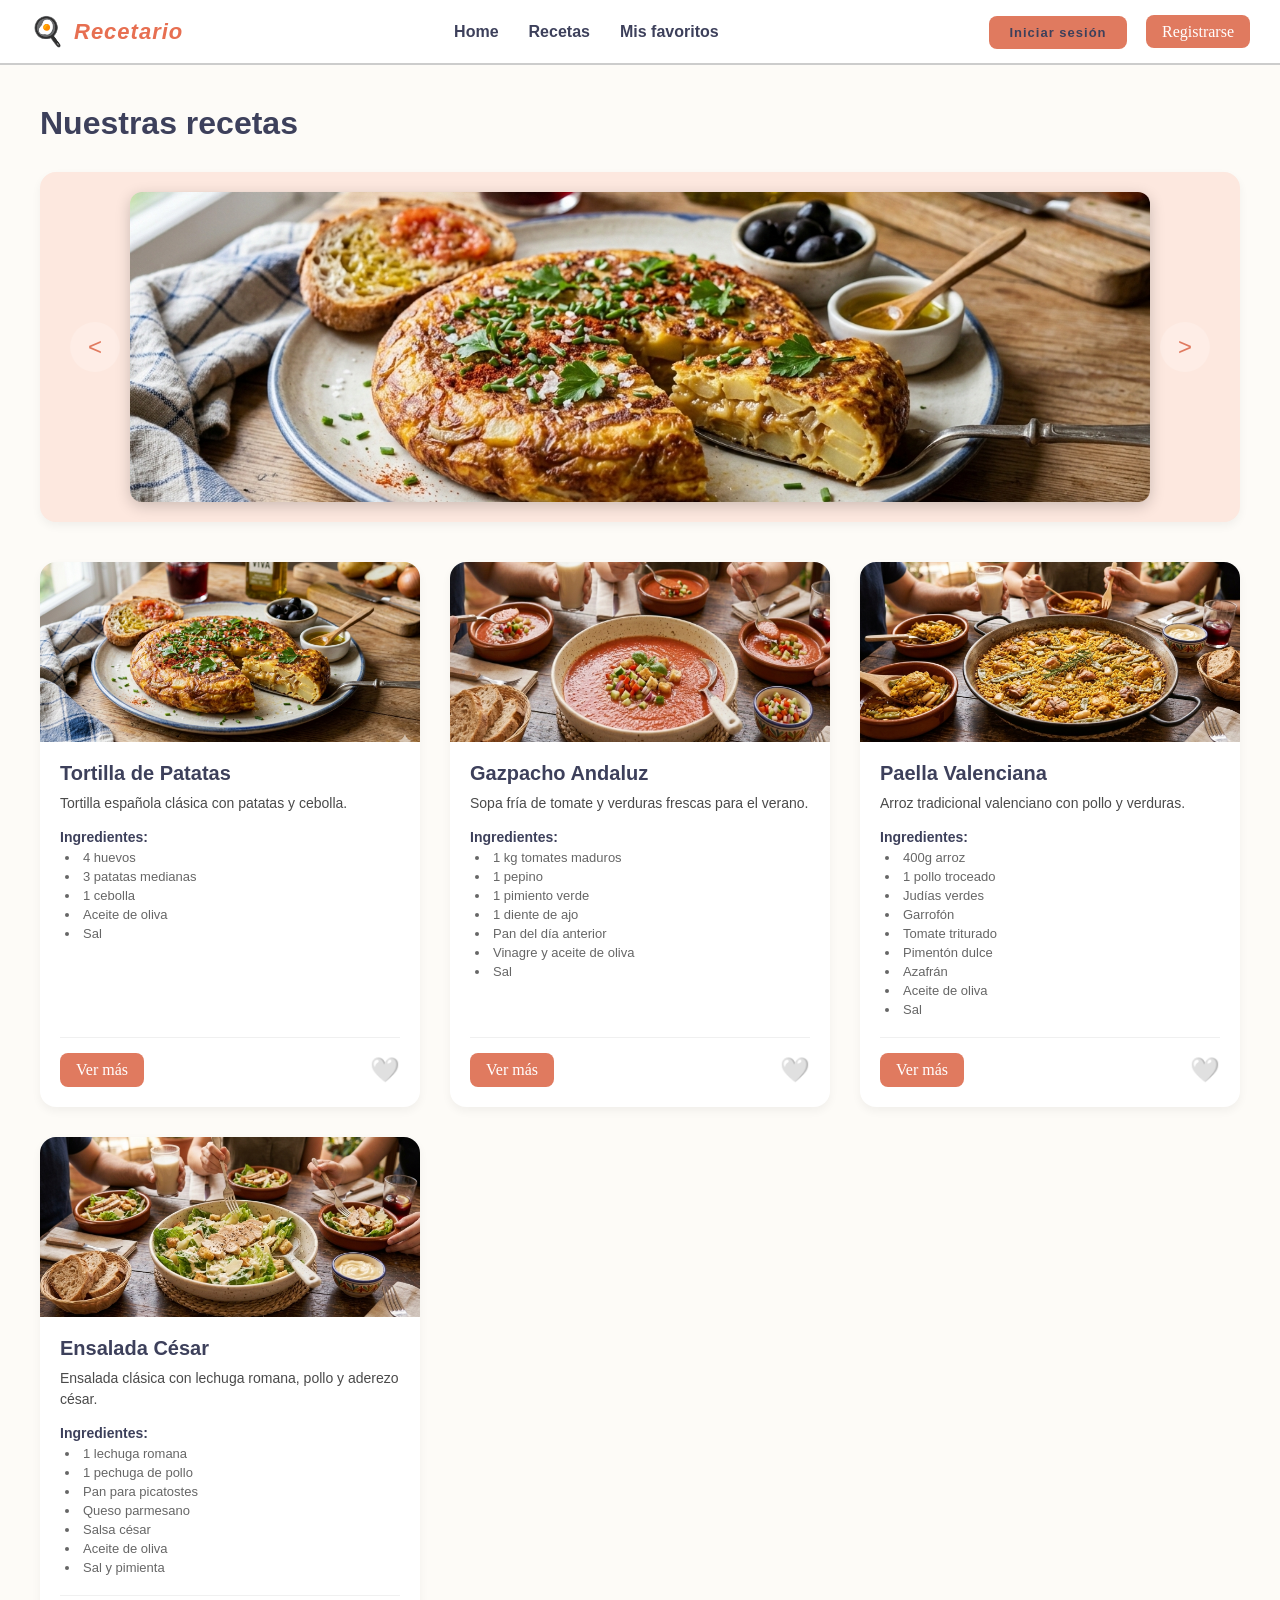
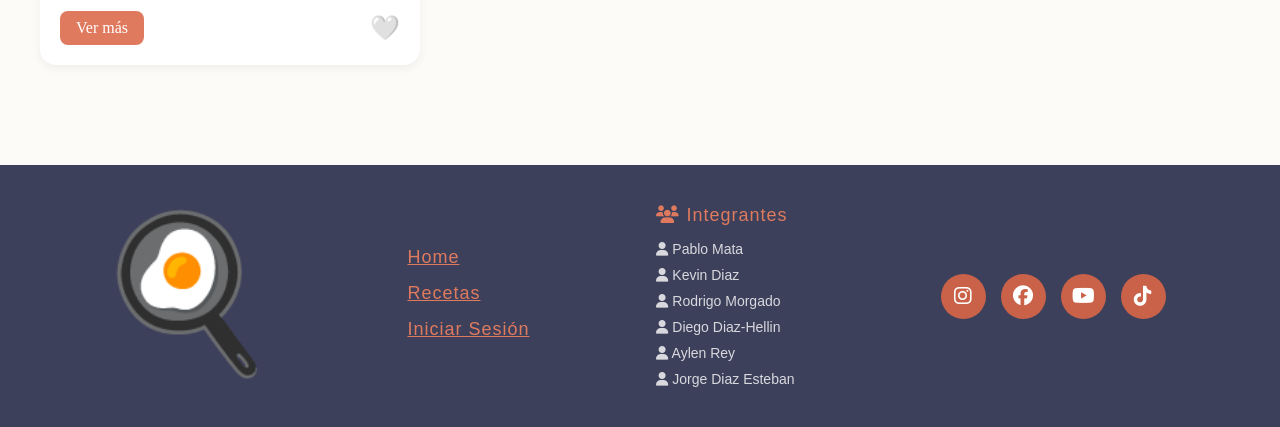
==== commit 84307327: "iconos personas" ====
--- a/ProyectoRecetario/index.html
+++ b/ProyectoRecetario/index.html
@@ -6,6 +6,7 @@
     <meta name="viewport" content="width=device-width, initial-scale=1.0">
     <title>Recetario</title>
     <link rel="stylesheet" href="styles.css">
+    <link rel="stylesheet" href="https://cdnjs.cloudflare.com/ajax/libs/font-awesome/6.5.1/css/all.min.css">
     <link rel="stylesheet" href="https://cdnjs.cloudflare.com/ajax/libs/font-awesome/6.5.1/css/all.min.css">
     <script src="auth.js" defer></script>
     <script src="scripts.js" defer></script>
@@ -51,13 +52,13 @@
             <a href="#">Iniciar Sesión</a>
         </div>
         <div class="footer-integrantes">
-            <strong>Integrantes</strong>
-            <span>Pablo Mata</span>
-            <span>Kevin Diaz</span>
-            <span>Rodrigo Morgado</span>
-            <span>Diego Diaz-Hellin</span>
-            <span>Aylen Rey</span>
-            <span>Jorge Diaz Esteban</span>
+            <strong><i class="fa-solid fa-users"></i> Integrantes</strong>
+            <span><i class="fa-solid fa-user"></i> Pablo Mata</span>
+            <span><i class="fa-solid fa-user"></i> Kevin Diaz</span>
+            <span><i class="fa-solid fa-user"></i> Rodrigo Morgado</span>
+            <span><i class="fa-solid fa-user"></i> Diego Diaz-Hellin</span>
+            <span><i class="fa-solid fa-user"></i> Aylen Rey</span>
+            <span><i class="fa-solid fa-user"></i> Jorge Diaz Esteban</span>
         </div>
         <div class="footer-col">
             <div class="footer-sociales">
